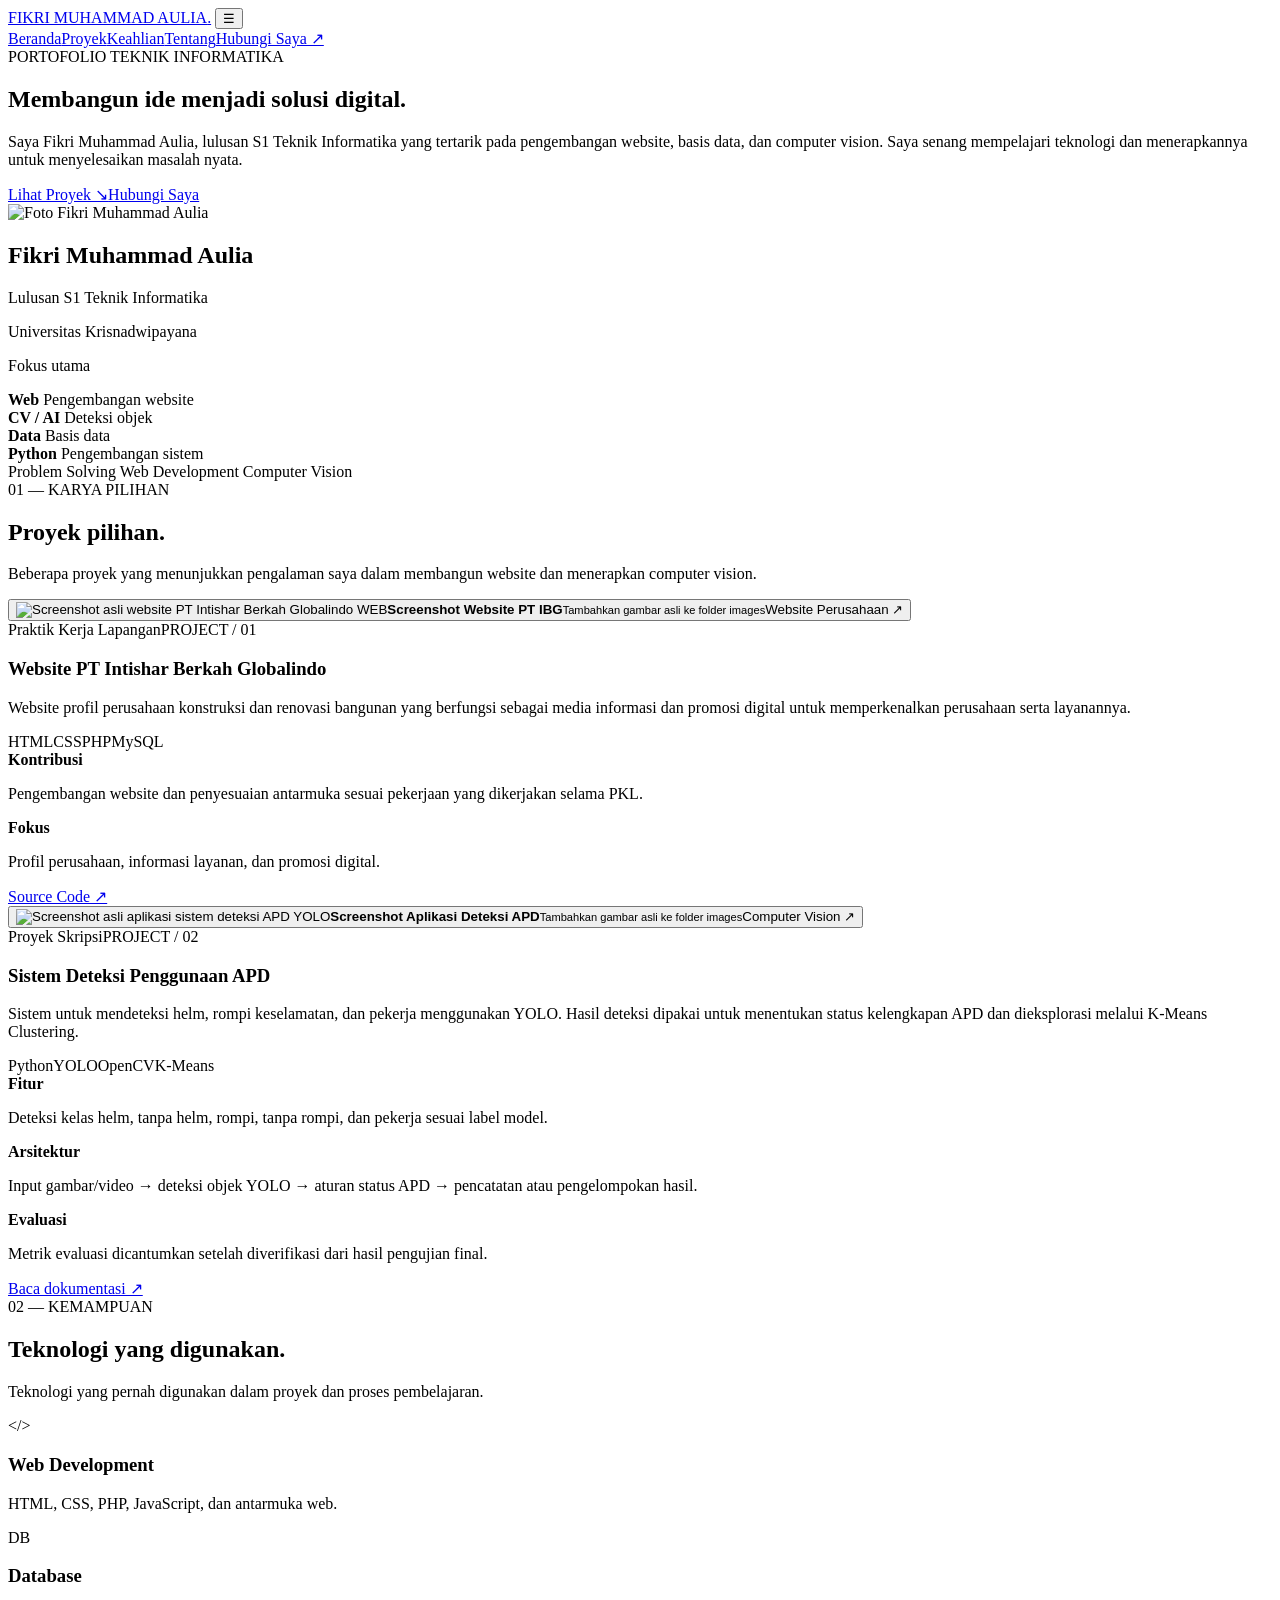
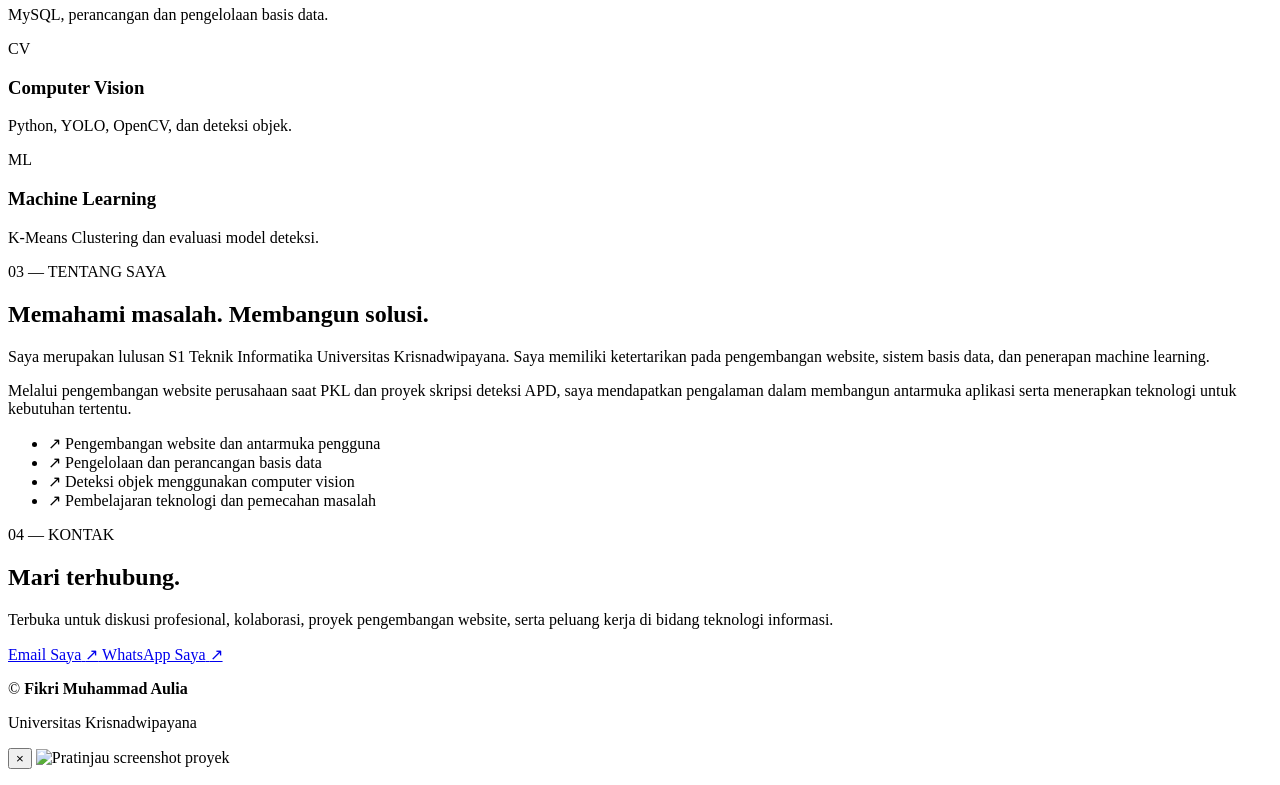
==== index.html @ 59e3f56a "Add files via upload" ====
<!doctype html>
<html lang="id">
<head>
  <meta charset="UTF-8">
  <meta name="viewport" content="width=device-width, initial-scale=1">
  <meta name="theme-color" content="#090b10">
  <meta name="description" content="Portofolio Teknik Informatika: pengembangan website dan sistem deteksi APD berbasis computer vision.">
  <title>Portfolio | Fikri Muhammad Aulia</title>
  <link rel="preconnect" href="https://fonts.googleapis.com">
  <link rel="preconnect" href="https://fonts.gstatic.com" crossorigin>
  <link href="https://fonts.googleapis.com/css2?family=DM+Sans:wght@400;500;600;700&family=Space+Grotesk:wght@400;500;600;700&display=swap" rel="stylesheet">
  <link rel="stylesheet" href="css/style.css">
  <script src="js/script.js" defer></script>
</head>
<body>
<header class="site-header">
  <nav class="container nav" aria-label="Navigasi utama">
    <a class="logo" href="#home">FIKRI MUHAMMAD AULIA<span>.</span></a>
    <button class="menu-toggle" id="menuToggle" aria-label="Buka menu navigasi" aria-expanded="false" aria-controls="navLinks">☰</button>
    <div class="nav-links" id="navLinks">
      <a href="#home">Beranda</a><a href="#projects">Proyek</a><a href="#skills">Keahlian</a><a href="#about">Tentang</a><a class="nav-contact" href="#contact">Hubungi Saya ↗</a>
    </div>
  </nav>
</header>
<main>
  <section class="hero container" id="home">
    <div class="hero-content reveal">
      <div class="eyebrow"><span class="status-dot"></span> PORTOFOLIO TEKNIK INFORMATIKA</div>
      <h1>Membangun ide menjadi <span class="highlight">solusi digital.</span></h1>
      <p class="hero-description">Saya Fikri Muhammad Aulia, lulusan S1 Teknik Informatika yang tertarik pada pengembangan website, basis data, dan computer vision. Saya senang mempelajari teknologi dan menerapkannya untuk menyelesaikan masalah nyata.</p>
      <div class="hero-buttons"><a href="#projects" class="btn btn-primary">Lihat Proyek ↘</a><a href="#contact" class="btn btn-secondary">Hubungi Saya</a></div>
    </div>
    <aside class="profile-card reveal">

    <div class="profile-top">

        <div class="avatar">
            <img
                src="images/fikri.png"
                alt="Foto Fikri Muhammad Aulia"
            >
        </div>

        <div class="profile-info">
            <h2>Fikri Muhammad Aulia</h2>

            <p>Lulusan S1 Teknik Informatika</p>

            <p class="university">
                Universitas Krisnadwipayana
            </p>
        </div>

    </div>

    <div class="profile-divider"></div>

    <p class="profile-label">Fokus utama</p>

    <div class="profile-facts">

        <div class="fact">
            <strong>Web</strong>
            <span>Pengembangan website</span>
        </div>

        <div class="fact">
            <strong>CV / AI</strong>
            <span>Deteksi objek</span>
        </div>

        <div class="fact">
            <strong>Data</strong>
            <span>Basis data</span>
        </div>

        <div class="fact">
            <strong>Python</strong>
            <span>Pengembangan sistem</span>
        </div>

    </div>

    <div class="profile-tags">
        <span>Problem Solving</span>
        <span>Web Development</span>
        <span>Computer Vision</span>
    </div>

</aside>
</section>

  <section class="container section" id="projects">
    <div class="section-heading reveal"><div><div class="section-label">01 — KARYA PILIHAN</div><h2>Proyek pilihan<span class="lime">.</span></h2></div><p>Beberapa proyek yang menunjukkan pengalaman saya dalam membangun website dan menerapkan computer vision.</p></div>
    <div class="project-grid">
      <article class="project-card reveal">
        <button class="screenshot-button" type="button" data-image="images/IBG.png" data-caption="Website PT Intishar Berkah Globalindo" aria-label="Perbesar screenshot website PT IBG">
          <img src="images/IBG.png" alt="Screenshot asli website PT Intishar Berkah Globalindo" loading="lazy" onerror="this.closest('.screenshot-button').classList.add('image-missing')">
          <span class="screenshot-placeholder"><span class="placeholder-icon">WEB</span><strong>Screenshot Website PT IBG</strong><small>Tambahkan gambar asli ke folder images</small></span><span class="screenshot-label">Website Perusahaan ↗</span>
        </button>
        <div class="project-body"><div class="project-meta"><span>Praktik Kerja Lapangan</span><span>PROJECT / 01</span></div><h3>Website PT Intishar Berkah Globalindo</h3><p>Website profil perusahaan konstruksi dan renovasi bangunan yang berfungsi sebagai media informasi dan promosi digital untuk memperkenalkan perusahaan serta layanannya.</p>
          <div class="tags"><span class="tag">HTML</span><span class="tag">CSS</span><span class="tag">PHP</span><span class="tag">MySQL</span></div>
          <div class="project-details"><div class="detail-item"><strong>Kontribusi</strong><p>Pengembangan website dan penyesuaian antarmuka sesuai pekerjaan yang dikerjakan selama PKL.</p></div><div class="detail-item"><strong>Fokus</strong><p>Profil perusahaan, informasi layanan, dan promosi digital.</p></div></div>
          <div class="project-footer"><a class="project-link" href="https://github.com/fikriaulia4480/website-pkl.git" target="_blank" rel="noopener noreferrer">Source Code ↗</a></div>
        </div>
      </article>
      <article class="project-card reveal">
        <button class="screenshot-button" type="button" data-image="images/skripsi.png" data-caption="Sistem Deteksi Penggunaan APD" aria-label="Perbesar screenshot aplikasi deteksi APD">
          <img src="images/skripsi.png" alt="Screenshot asli aplikasi sistem deteksi APD" loading="lazy" onerror="this.closest('.screenshot-button').classList.add('image-missing')">
          <span class="screenshot-placeholder"><span class="placeholder-icon">YOLO</span><strong>Screenshot Aplikasi Deteksi APD</strong><small>Tambahkan gambar asli ke folder images</small></span><span class="screenshot-label">Computer Vision ↗</span>
        </button>
        <div class="project-body"><div class="project-meta"><span>Proyek Skripsi</span><span>PROJECT / 02</span></div><h3>Sistem Deteksi Penggunaan APD</h3><p>Sistem untuk mendeteksi helm, rompi keselamatan, dan pekerja menggunakan YOLO. Hasil deteksi dipakai untuk menentukan status kelengkapan APD dan dieksplorasi melalui K-Means Clustering.</p>
          <div class="tags"><span class="tag">Python</span><span class="tag">YOLO</span><span class="tag">OpenCV</span><span class="tag">K-Means</span></div>
          <div class="project-details"><div class="detail-item"><strong>Fitur</strong><p>Deteksi kelas helm, tanpa helm, rompi, tanpa rompi, dan pekerja sesuai label model.</p></div><div class="detail-item"><strong>Arsitektur</strong><p>Input gambar/video → deteksi objek YOLO → aturan status APD → pencatatan atau pengelompokan hasil.</p></div><div class="detail-item"><strong>Evaluasi</strong><p>Metrik evaluasi dicantumkan setelah diverifikasi dari hasil pengujian final.</p></div></div>
          <div class="project-footer"><a class="project-link" href="projects/dokumentasi_sistem_deteksi_apd.html" target="_blank" rel="noopener">Baca dokumentasi ↗</a></div>
        </div>
      </article>
    </div>
  </section>

  <section class="skills-section section" id="skills"><div class="container"><div class="section-heading reveal"><div><div class="section-label">02 — KEMAMPUAN</div><h2>Teknologi yang digunakan<span class="lime">.</span></h2></div><p>Teknologi yang pernah digunakan dalam proyek dan proses pembelajaran.</p></div>
    <div class="skills-grid"><article class="skill-card reveal"><div class="skill-icon">&lt;/&gt;</div><h3>Web Development</h3><p>HTML, CSS, PHP, JavaScript, dan antarmuka web.</p></article><article class="skill-card reveal"><div class="skill-icon">DB</div><h3>Database</h3><p>MySQL, perancangan dan pengelolaan basis data.</p></article><article class="skill-card reveal"><div class="skill-icon">CV</div><h3>Computer Vision</h3><p>Python, YOLO, OpenCV, dan deteksi objek.</p></article><article class="skill-card reveal"><div class="skill-icon">ML</div><h3>Machine Learning</h3><p>K-Means Clustering dan evaluasi model deteksi.</p></article></div>
  </div></section>

  <section class="container section" id="about"><div class="about-grid"><div class="reveal"><div class="section-label">03 — TENTANG SAYA</div><h2 class="about-title">Memahami masalah. Membangun solusi.</h2></div><div class="about-content reveal"><p>Saya merupakan lulusan S1 Teknik Informatika Universitas Krisnadwipayana. Saya memiliki ketertarikan pada pengembangan website, sistem basis data, dan penerapan machine learning.</p><p>Melalui pengembangan website perusahaan saat PKL dan proyek skripsi deteksi APD, saya mendapatkan pengalaman dalam membangun antarmuka aplikasi serta menerapkan teknologi untuk kebutuhan tertentu.</p><ul class="about-list"><li><span>↗</span> Pengembangan website dan antarmuka pengguna</li><li><span>↗</span> Pengelolaan dan perancangan basis data</li><li><span>↗</span> Deteksi objek menggunakan computer vision</li><li><span>↗</span> Pembelajaran teknologi dan pemecahan masalah</li></ul></div></div></section>
<!-- =========================
     CONTACT SECTION
========================= -->

<section class="container section" id="contact">
    <div class="contact-box reveal">

        <div class="contact-content">
            <div class="section-label">
                04 — KONTAK
            </div>

            <h2>
                Mari terhubung<span class="lime">.</span>
            </h2>

            <p>
                Terbuka untuk diskusi profesional, kolaborasi,
                proyek pengembangan website, serta peluang kerja
                di bidang teknologi informasi.
            </p>
        </div>

        <div class="contact-actions">

            <a
                class="btn btn-primary"
                href="mailto:fikriaulia4450@gmail.com"
            >
                <span>Email Saya</span>
                <span aria-hidden="true">↗</span>
            </a>

            <a
                class="btn btn-secondary"
                href="https://wa.me/628159127733"
                target="_blank"
                rel="noopener noreferrer"
            >
                <span>WhatsApp Saya</span>
                <span aria-hidden="true">↗</span>
            </a>

        </div>

    </div>
</section>

</main>


<!-- =========================
     FOOTER
========================= -->

<footer>
    <div class="container footer-inner">

        <p>
            © <span id="year"></span>
            <strong>Fikri Muhammad Aulia</strong>
        </p>

        <p>
            Universitas Krisnadwipayana
        </p>

    </div>
</footer>


<!-- =========================
     IMAGE LIGHTBOX
========================= -->

<div
    class="lightbox"
    id="lightbox"
    aria-hidden="true"
    role="dialog"
    aria-modal="true"
    aria-label="Pratinjau gambar proyek"
>
    <button
        class="lightbox-close"
        id="lightboxClose"
        type="button"
        aria-label="Tutup pratinjau"
    >
        ×
    </button>

    <img
        id="lightboxImage"
        src=""
        alt="Pratinjau screenshot proyek"
    >

    <p id="lightboxCaption"></p>
</div>

</body>
</html>
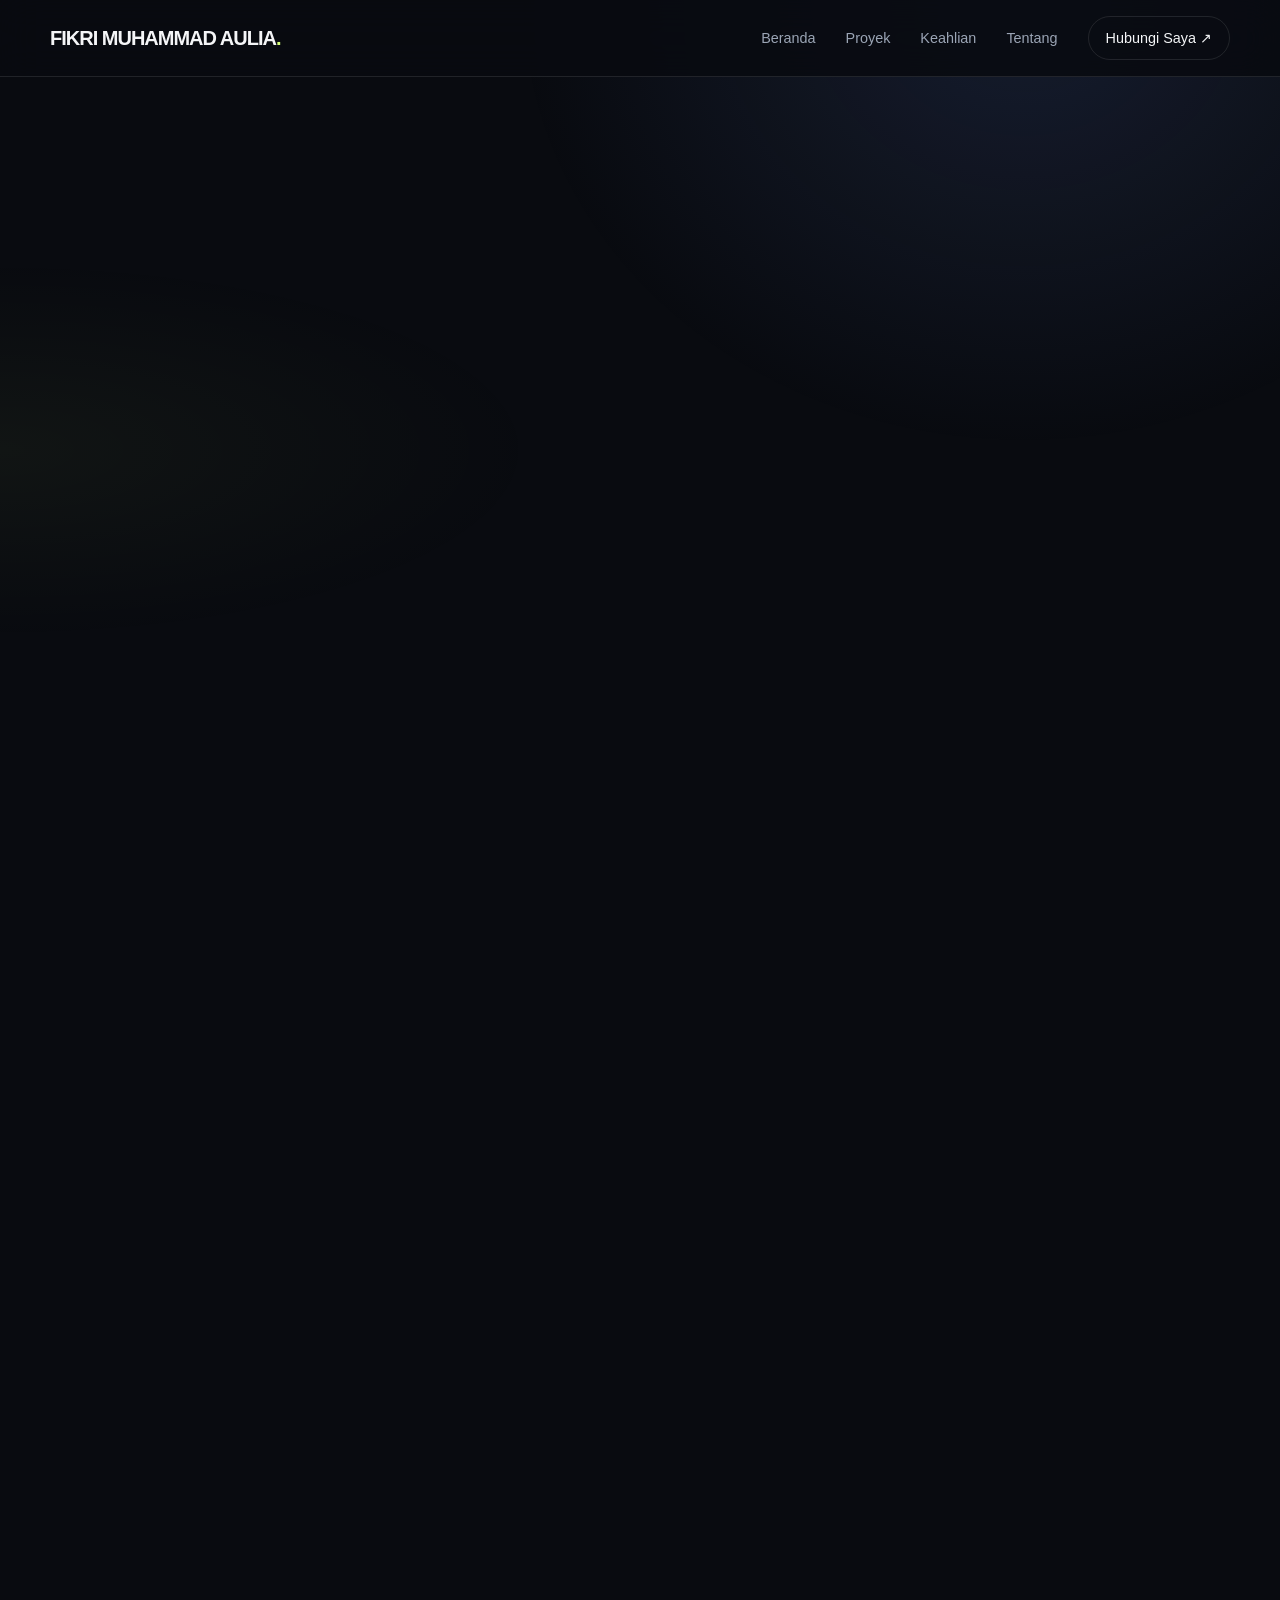
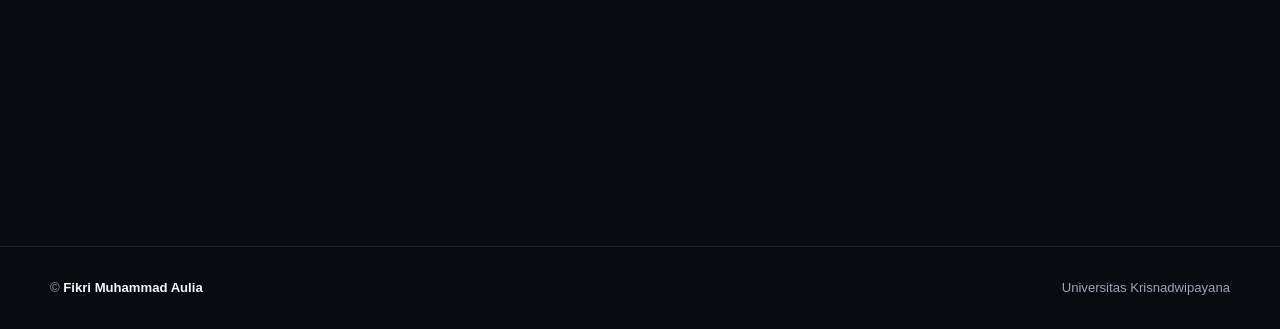
==== commit 9e14bcc9: "Update index.html" ====
--- a/index.html
+++ b/index.html
@@ -9,7 +9,7 @@
   <link rel="preconnect" href="https://fonts.googleapis.com">
   <link rel="preconnect" href="https://fonts.gstatic.com" crossorigin>
   <link href="https://fonts.googleapis.com/css2?family=DM+Sans:wght@400;500;600;700&family=Space+Grotesk:wght@400;500;600;700&display=swap" rel="stylesheet">
-  <link rel="stylesheet" href="css/style.css">
+  <link rel="stylesheet" href="style.css">
   <script src="js/script.js" defer></script>
 </head>
 <body>
@@ -225,4 +225,4 @@
 </div>
 
 </body>
-</html>+</html>
--- a/style.css
+++ b/style.css
@@ -0,0 +1,1087 @@
+:root {
+    --bg: #090b10;
+    --card: #11151e;
+    --card2: #171d29;
+    --white: #f4f5f7;
+    --muted: #9ba5b5;
+    --blue: #9bbcff;
+    --lime: #d5ff75;
+    --border: rgba(255, 255, 255, .1);
+    --radius: 22px;
+    --max: 1180px;
+}
+
+* {
+    margin: 0;
+    padding: 0;
+    box-sizing: border-box;
+}
+
+html {
+    scroll-behavior: smooth;
+    scroll-padding-top: 100px;
+}
+
+body {
+    background: var(--bg);
+    color: var(--white);
+    font-family: 'DM Sans', sans-serif;
+    line-height: 1.7;
+    overflow-x: hidden;
+}
+
+body:before {
+    content: "";
+    position: fixed;
+    inset: 0;
+    z-index: -1;
+    pointer-events: none;
+    background:
+        radial-gradient(
+            ellipse at 80% 0%,
+            rgba(91, 123, 205, .16),
+            transparent 35%
+        ),
+        radial-gradient(
+            ellipse at 0% 50%,
+            rgba(213, 255, 117, .045),
+            transparent 30%
+        );
+}
+
+a {
+    color: inherit;
+    text-decoration: none;
+}
+
+button,
+a {
+    -webkit-tap-highlight-color: transparent;
+}
+
+button:focus-visible,
+a:focus-visible {
+    outline: 2px solid var(--lime);
+    outline-offset: 4px;
+}
+
+.container {
+    width: min(var(--max), calc(100% - 48px));
+    margin-inline: auto;
+}
+
+/* =========================
+   NAVBAR
+========================= */
+
+.site-header {
+    position: sticky;
+    top: 0;
+    z-index: 100;
+    background: rgba(9, 11, 16, .88);
+    backdrop-filter: blur(20px);
+    border-bottom: 1px solid var(--border);
+}
+
+.nav {
+    min-height: 76px;
+    display: flex;
+    justify-content: space-between;
+    align-items: center;
+    gap: 25px;
+}
+
+.logo {
+    font-family: 'Space Grotesk', sans-serif;
+    font-size: 1.25rem;
+    font-weight: 700;
+    letter-spacing: -1px;
+}
+
+.logo span,
+.lime {
+    color: var(--lime);
+}
+
+.nav-links {
+    display: flex;
+    align-items: center;
+    gap: 30px;
+    color: var(--muted);
+    font-size: .9rem;
+}
+
+.nav-links a:hover {
+    color: var(--white);
+}
+
+.nav-contact {
+    border: 1px solid var(--border);
+    padding: 9px 17px;
+    border-radius: 30px;
+    color: var(--white) !important;
+}
+
+.menu-toggle {
+    display: none;
+    background: none;
+    border: 1px solid var(--border);
+    color: white;
+    border-radius: 10px;
+    padding: 8px 12px;
+    font-size: 1.2rem;
+    cursor: pointer;
+}
+
+/* =========================
+   HERO SECTION
+========================= */
+
+.hero {
+    min-height: 620px;
+    padding: 100px 0 90px;
+    display: grid;
+    grid-template-columns: 1.3fr .7fr;
+    gap: 65px;
+    align-items: center;
+}
+
+.eyebrow {
+    display: inline-flex;
+    align-items: center;
+    gap: 10px;
+    padding: 7px 13px;
+    border: 1px solid var(--border);
+    border-radius: 30px;
+    font-size: .76rem;
+    color: #cbd2df;
+    background: rgba(255, 255, 255, .025);
+}
+
+.status-dot {
+    width: 8px;
+    height: 8px;
+    border-radius: 50%;
+    background: var(--lime);
+    box-shadow: 0 0 12px rgba(213, 255, 117, .7);
+}
+
+.hero h1 {
+    font-family: 'Space Grotesk', sans-serif;
+    font-size: clamp(3.1rem, 6.8vw, 5.8rem);
+    line-height: 1.02;
+    letter-spacing: -4px;
+    margin: 27px 0;
+    font-weight: 700;
+}
+
+.highlight {
+    color: var(--blue);
+}
+
+.hero-description {
+    max-width: 600px;
+    font-size: 1.03rem;
+    color: var(--muted);
+}
+
+.hero-buttons,
+.contact-actions {
+    display: flex;
+    flex-wrap: wrap;
+    gap: 13px;
+    margin-top: 30px;
+}
+
+.btn {
+    display: inline-flex;
+    align-items: center;
+    justify-content: center;
+    gap: 10px;
+    padding: 13px 20px;
+    border-radius: 12px;
+    border: 1px solid var(--border);
+    font-size: .9rem;
+    font-weight: 700;
+    transition: .25s;
+    cursor: pointer;
+}
+
+.btn:hover {
+    transform: translateY(-3px);
+    border-color: var(--blue);
+}
+
+.btn-primary {
+    color: #10130b;
+    background: var(--lime);
+    border-color: var(--lime);
+}
+
+.btn-primary:hover {
+    background: #e3ff9d;
+}
+
+.btn-secondary {
+    background: rgba(255, 255, 255, .025);
+}
+
+/* =========================
+   PROFILE CARD
+========================= */
+
+.profile-card {
+    position: relative;
+    overflow: hidden;
+    padding: 27px;
+    border: 1px solid var(--border);
+    border-radius: 27px;
+    background: linear-gradient(145deg, #1b2230, #10131b 75%);
+    box-shadow: 0 30px 90px rgba(0, 0, 0, .24);
+}
+
+.profile-card:before {
+    content: "";
+    position: absolute;
+    width: 220px;
+    height: 220px;
+    border-radius: 50%;
+    border: 1px solid rgba(155, 188, 255, .15);
+    right: -100px;
+    top: -110px;
+    box-shadow:
+        0 0 0 25px rgba(155, 188, 255, .025),
+        0 0 0 50px rgba(155, 188, 255, .02);
+}
+.gallery-grid {
+  display: grid;
+  grid-template-columns: repeat(auto-fit, minmax(280px, 1fr));
+  gap: 20px;
+  margin-top: 18px;
+}
+
+.shot {
+  overflow: hidden;
+  border: 1px solid #263d59;
+  border-radius: 14px;
+  background: #0c1625;
+  padding: 12px;
+  transition: border-color 0.3s ease, transform 0.3s ease;
+}
+
+.shot:hover {
+  border-color: #68aaff;
+  transform: translateY(-3px);
+}
+
+.shot img {
+  display: block;
+  width: 100%;
+  height: auto;
+  max-height: 500px;
+  object-fit: contain;
+  border-radius: 9px;
+  background: #080d18;
+}
+
+.caption {
+  color: #b6c5d9;
+  font-size: 13px;
+  line-height: 1.6;
+  margin: 12px 2px 2px;
+  text-align: center;
+}
+
+.shot a {
+  display: inline-block;
+  margin-top: 10px;
+  color: #68aaff;
+  font-size: 13px;
+  text-decoration: none;
+  transition: color 0.2s ease;
+}
+
+.shot a:hover {
+  color: #9bcaff;
+  text-decoration: underline;
+}
+
+@media (max-width: 600px) {
+  .gallery-grid {
+    grid-template-columns: 1fr;
+    gap: 14px;
+  }
+
+  .shot {
+    padding: 8px;
+  }
+
+  .shot img {
+    max-height: 350px;
+  }
+}
+.video-container {
+  width: 100%;
+  overflow: hidden;
+  border-radius: 12px;
+  border: 1px solid #263d59;
+  background: #050a12;
+}
+
+.video-container video {
+  display: block;
+  width: 100%;
+  height: auto;
+  max-height: 500px;
+  object-fit: contain;
+}
+
+.video-caption {
+  color: #9eafc7;
+  font-size: 12px;
+  margin-top: 9px;
+}
+.caption {
+  margin: 10px 2px 2px;
+  color: #b6c5d9;
+  font-size: 13px;
+}
+.profile-info {
+    min-width: 0;
+}
+
+.profile-info h2 {
+    overflow-wrap: anywhere;
+}
+
+.profile-info p {
+    color: var(--muted);
+    font-size: 0.82rem;
+}
+
+.profile-info .university {
+    margin-top: 4px;
+    color: var(--blue);
+    font-size: 0.78rem;
+}
+.profile-top {
+    display: flex;
+    align-items: center;
+    gap: 16px;
+    position: relative;
+}
+
+.avatar {
+    width: 106px;
+    height: 106px;
+    flex-shrink: 0;
+    overflow: hidden;
+    border-radius: 20px;
+    background: var(--card2);
+    border: 1px solid var(--border);
+}
+
+.avatar img {
+    display: block;
+    width: 100%;
+    height: 100%;
+    object-fit: cover;
+    object-position: center;
+}
+
+.profile-top h2 {
+    font-family: 'Space Grotesk', sans-serif;
+    font-size: 1.12rem;
+    letter-spacing: -.5px;
+}
+
+.profile-top p {
+    color: var(--muted);
+    font-size: .82rem;
+}
+
+.profile-divider {
+    height: 1px;
+    background: var(--border);
+    margin: 25px 0;
+}
+
+.profile-label {
+    color: var(--muted);
+    font-size: .75rem;
+    text-transform: uppercase;
+    letter-spacing: 1.5px;
+    margin-bottom: 12px;
+}
+
+.profile-facts {
+    display: grid;
+    grid-template-columns: 1fr 1fr;
+    gap: 12px;
+}
+
+.fact {
+    padding: 15px;
+    background: rgba(255, 255, 255, .035);
+    border: 1px solid var(--border);
+    border-radius: 14px;
+}
+
+.fact strong {
+    display: block;
+    font-family: 'Space Grotesk', sans-serif;
+    font-size: 1.2rem;
+}
+
+.fact span {
+    color: var(--muted);
+    font-size: .77rem;
+}
+
+.profile-tags,
+.tags {
+    display: flex;
+    flex-wrap: wrap;
+    gap: 8px;
+}
+
+.profile-tags {
+    margin-top: 22px;
+}
+
+.profile-tags span {
+    padding: 6px 10px;
+    border: 1px solid var(--border);
+    border-radius: 8px;
+    color: #c5cfdf;
+    font-size: .75rem;
+}
+
+/* =========================
+   GENERAL SECTION
+========================= */
+
+.section {
+    padding: 85px 0;
+}
+
+.section-heading {
+    display: flex;
+    justify-content: space-between;
+    align-items: end;
+    gap: 25px;
+    margin-bottom: 35px;
+}
+
+.section-label {
+    color: var(--lime);
+    font-size: .76rem;
+    font-weight: 700;
+    letter-spacing: 2px;
+    text-transform: uppercase;
+}
+
+.section-heading h2 {
+    font-family: 'Space Grotesk', sans-serif;
+    font-size: clamp(2rem, 4vw, 3.2rem);
+    line-height: 1.15;
+    letter-spacing: -2px;
+    margin-top: 10px;
+}
+
+.section-heading > p {
+    max-width: 430px;
+    color: var(--muted);
+    font-size: .92rem;
+}
+
+/* =========================
+   PROJECT CARDS
+========================= */
+
+.project-grid {
+    display: grid;
+    grid-template-columns: repeat(2, minmax(0, 1fr));
+    gap: 22px;
+}
+
+.project-card {
+    min-width: 0;
+    overflow: hidden;
+    border: 1px solid var(--border);
+    border-radius: var(--radius);
+    background: var(--card);
+    transition: transform .3s, border-color .3s;
+}
+
+.project-card:hover {
+    transform: translateY(-5px);
+    border-color: rgba(155, 188, 255, .4);
+}
+
+.screenshot-button {
+    width: 100%;
+    aspect-ratio: 16 / 10;
+    position: relative;
+    display: block;
+    overflow: hidden;
+    border: 0;
+    border-bottom: 1px solid var(--border);
+    background: linear-gradient(135deg, #1b293e, #10151f);
+    text-align: left;
+    cursor: zoom-in;
+}
+
+.screenshot-button img {
+    display: block;
+    width: 100%;
+    height: 100%;
+    object-fit: cover;
+    object-position: top center;
+    transition: transform .45s, opacity .25s;
+}
+
+.project-card:hover .screenshot-button img {
+    transform: scale(1.025);
+}
+
+.screenshot-placeholder {
+    position: absolute;
+    inset: 0;
+    display: none;
+    align-items: center;
+    justify-content: center;
+    flex-direction: column;
+    gap: 8px;
+    text-align: center;
+    color: var(--white);
+    background:
+        radial-gradient(
+            circle at 80% 20%,
+            rgba(155, 188, 255, .18),
+            transparent 40%
+        ),
+        linear-gradient(135deg, #1b293e, #10151f);
+    padding: 20px;
+}
+
+.screenshot-button.image-missing .screenshot-placeholder {
+    display: flex;
+}
+
+.screenshot-button.image-missing img {
+    display: none;
+}
+
+.placeholder-icon {
+    display: grid;
+    place-items: center;
+    min-width: 58px;
+    height: 45px;
+    padding: 0 10px;
+    border: 1px solid rgba(213, 255, 117, .45);
+    border-radius: 10px;
+    color: var(--lime);
+    font-family: 'Space Grotesk', sans-serif;
+    font-weight: 700;
+}
+
+.screenshot-placeholder small {
+    color: var(--muted);
+}
+
+.screenshot-label {
+    position: absolute;
+    left: 15px;
+    bottom: 15px;
+    padding: 7px 12px;
+    border: 1px solid rgba(255, 255, 255, .15);
+    border-radius: 9px;
+    background: rgba(9, 11, 16, .85);
+    color: var(--white);
+    font-size: .75rem;
+    backdrop-filter: blur(12px);
+}
+
+.project-body {
+    padding: 25px;
+}
+
+.project-meta {
+    display: flex;
+    align-items: center;
+    justify-content: space-between;
+    gap: 10px;
+    color: var(--muted);
+    font-size: .75rem;
+    margin-bottom: 12px;
+}
+
+.project-body h3 {
+    font-family: 'Space Grotesk', sans-serif;
+    font-size: 1.35rem;
+    line-height: 1.3;
+    letter-spacing: -.6px;
+    margin-bottom: 12px;
+}
+
+.project-body > p {
+    color: var(--muted);
+    font-size: .91rem;
+    margin-bottom: 20px;
+}
+
+.tags {
+    margin-bottom: 24px;
+}
+
+.tag {
+    padding: 5px 10px;
+    border: 1px solid var(--border);
+    background: rgba(255, 255, 255, .025);
+    border-radius: 7px;
+    color: #d0d7e3;
+    font-size: .74rem;
+}
+
+.project-details {
+    display: grid;
+    gap: 17px;
+    margin: 22px 0;
+}
+
+.detail-item {
+    display: grid;
+    grid-template-columns: 105px 1fr;
+    gap: 12px;
+    font-size: .85rem;
+}
+
+.detail-item strong {
+    color: var(--white);
+}
+
+.detail-item p {
+    color: var(--muted);
+    margin: 0;
+}
+
+.project-footer {
+    display: flex;
+    flex-wrap: wrap;
+    gap: 18px;
+    border-top: 1px solid var(--border);
+    padding-top: 18px;
+}
+
+.project-link {
+    display: inline-flex;
+    align-items: center;
+    gap: 8px;
+    font-size: .85rem;
+    font-weight: 700;
+    transition: color .2s;
+}
+
+.project-link:hover {
+    color: var(--lime);
+}
+
+/* =========================
+   SKILLS
+========================= */
+
+.skills-section {
+    background: rgba(255, 255, 255, .018);
+    border-block: 1px solid var(--border);
+}
+
+.skills-grid {
+    display: grid;
+    grid-template-columns: repeat(4, 1fr);
+    gap: 15px;
+}
+
+.skill-card {
+    min-height: 180px;
+    padding: 22px;
+    border: 1px solid var(--border);
+    border-radius: 17px;
+    background: var(--card);
+    transition: border-color .25s, transform .25s;
+}
+
+.skill-card:hover {
+    border-color: rgba(213, 255, 117, .35);
+    transform: translateY(-4px);
+}
+
+.skill-icon {
+    width: 43px;
+    height: 43px;
+    display: grid;
+    place-items: center;
+    background: var(--card2);
+    border: 1px solid var(--border);
+    border-radius: 12px;
+    color: var(--lime);
+    font-size: 1rem;
+    font-weight: 800;
+    margin-bottom: 20px;
+}
+
+.skill-card h3 {
+    font-family: 'Space Grotesk', sans-serif;
+    font-size: 1rem;
+    margin-bottom: 7px;
+}
+
+.skill-card p {
+    color: var(--muted);
+    font-size: .83rem;
+}
+
+/* =========================
+   ABOUT
+========================= */
+
+.about-grid {
+    display: grid;
+    grid-template-columns: .8fr 1.2fr;
+    gap: 75px;
+}
+
+.about-title {
+    font-family: 'Space Grotesk', sans-serif;
+    font-size: clamp(2rem, 4vw, 3.2rem);
+    line-height: 1.15;
+    letter-spacing: -2px;
+    margin-top: 13px;
+}
+
+.about-content p {
+    color: var(--muted);
+    margin-bottom: 19px;
+}
+
+.about-list {
+    list-style: none;
+    display: grid;
+    gap: 13px;
+    margin-top: 25px;
+}
+
+.about-list li {
+    display: flex;
+    align-items: flex-start;
+    gap: 12px;
+    color: #dce2ec;
+    font-size: .92rem;
+}
+
+.about-list li span {
+    color: var(--lime);
+    font-weight: 800;
+}
+
+/* =========================
+   CONTACT
+========================= */
+
+.contact-box {
+    position: relative;
+    overflow: hidden;
+    padding: 45px;
+    border: 1px solid var(--border);
+    border-radius: 26px;
+    background:
+        radial-gradient(
+            ellipse at 100% 0%,
+            rgba(155, 188, 255, .13),
+            transparent 40%
+        ),
+        var(--card);
+    display: flex;
+    justify-content: space-between;
+    align-items: center;
+    gap: 30px;
+}
+
+.contact-box h2 {
+    font-family: 'Space Grotesk', sans-serif;
+    font-size: clamp(1.8rem, 4vw, 2.8rem);
+    letter-spacing: -1.5px;
+    line-height: 1.15;
+    margin: 10px 0;
+}
+
+.contact-box p {
+    color: var(--muted);
+    font-size: .92rem;
+    max-width: 600px;
+}
+
+.contact-actions {
+    margin-top: 0;
+}
+
+/* =========================
+   FOOTER
+========================= */
+
+footer {
+    padding: 30px 0;
+    margin-top: 40px;
+    border-top: 1px solid var(--border);
+    color: var(--muted);
+    font-size: .82rem;
+}
+
+.footer-inner {
+    display: flex;
+    justify-content: space-between;
+    align-items: center;
+    gap: 15px;
+    flex-wrap: wrap;
+}
+
+.footer-inner strong {
+    color: var(--white);
+}
+
+/* =========================
+   ANIMATION
+========================= */
+
+.reveal {
+    opacity: 0;
+    transform: translateY(20px);
+    transition: opacity .65s ease, transform .65s ease;
+}
+
+.reveal.visible {
+    opacity: 1;
+    transform: translateY(0);
+}
+
+/* =========================
+   IMAGE LIGHTBOX
+========================= */
+
+.lightbox {
+    position: fixed;
+    inset: 0;
+    z-index: 200;
+    display: none;
+    align-items: center;
+    justify-content: center;
+    flex-direction: column;
+    gap: 12px;
+    padding: 50px 24px 24px;
+    background: rgba(3, 5, 9, .94);
+    backdrop-filter: blur(12px);
+}
+
+.lightbox.open {
+    display: flex;
+}
+
+.lightbox img {
+    max-width: min(1100px, 100%);
+    max-height: 78vh;
+    object-fit: contain;
+    border: 1px solid var(--border);
+    border-radius: 12px;
+}
+
+.lightbox p {
+    color: var(--muted);
+    text-align: center;
+}
+
+.lightbox-close {
+    position: absolute;
+    top: 16px;
+    right: 22px;
+    border: 1px solid var(--border);
+    border-radius: 50%;
+    width: 42px;
+    height: 42px;
+    background: var(--card);
+    color: white;
+    font-size: 1.8rem;
+    cursor: pointer;
+}
+
+/* =========================
+   TABLET
+========================= */
+
+@media (max-width: 900px) {
+    .hero {
+        grid-template-columns: 1fr;
+        gap: 42px;
+        padding-top: 75px;
+    }
+
+    .profile-card {
+        max-width: 560px;
+    }
+
+    .skills-grid {
+        grid-template-columns: repeat(2, 1fr);
+    }
+
+    .about-grid {
+        grid-template-columns: 1fr;
+        gap: 25px;
+    }
+
+    .section-heading {
+        align-items: flex-start;
+        flex-direction: column;
+    }
+
+    .section-heading > p {
+        max-width: 650px;
+    }
+
+    .contact-box {
+        align-items: flex-start;
+        flex-direction: column;
+    }
+}
+
+/* =========================
+   MOBILE
+========================= */
+
+@media (max-width: 650px) {
+    .container {
+        width: calc(100% - 32px);
+    }
+
+    .nav {
+        min-height: 68px;
+    }
+
+    .menu-toggle {
+        display: block;
+    }
+
+    .nav-links {
+        display: none;
+        position: absolute;
+        top: 68px;
+        left: 0;
+        right: 0;
+        padding: 20px 24px 24px;
+        background: #0d1017;
+        border-bottom: 1px solid var(--border);
+        flex-direction: column;
+        align-items: stretch;
+        gap: 18px;
+    }
+
+    .nav-links.open {
+        display: flex;
+    }
+
+    .nav-contact {
+        text-align: center;
+    }
+
+    .hero {
+        padding: 65px 0 55px;
+        min-height: auto;
+    }
+
+    .hero h1 {
+        font-size: clamp(2.8rem, 12vw, 4.2rem);
+        letter-spacing: -2.5px;
+    }
+
+    .section {
+        padding: 65px 0;
+    }
+
+    .project-grid {
+        grid-template-columns: 1fr;
+    }
+
+    .skills-grid {
+        grid-template-columns: 1fr 1fr;
+    }
+
+    .skill-card {
+        padding: 17px;
+        min-height: 165px;
+    }
+
+    .contact-box {
+        padding: 27px 22px;
+    }
+
+    .profile-card {
+        padding: 21px;
+    }
+
+    .footer-inner {
+        align-items: flex-start;
+        flex-direction: column;
+    }
+
+    .detail-item {
+        grid-template-columns: 1fr;
+        gap: 3px;
+    }
+
+    .project-body {
+        padding: 20px;
+    }
+
+    .contact-actions {
+        margin-top: 8px;
+    }
+}
+
+/* =========================
+   SMALL MOBILE
+========================= */
+
+@media (max-width: 390px) {
+    .skills-grid {
+        grid-template-columns: 1fr;
+    }
+
+    .hero-buttons .btn {
+        width: 100%;
+    }
+
+    .profile-facts {
+        gap: 8px;
+    }
+
+    .fact {
+        padding: 11px;
+    }
+}
+
+/* =========================
+   REDUCE ANIMATION
+========================= */
+
+@media (prefers-reduced-motion: reduce) {
+    *,
+    *::before,
+    *::after {
+        scroll-behavior: auto !important;
+        transition-duration: .01ms !important;
+        animation-duration: .01ms !important;
+    }
+
+    .reveal {
+        opacity: 1;
+        transform: none;
+    }
+}
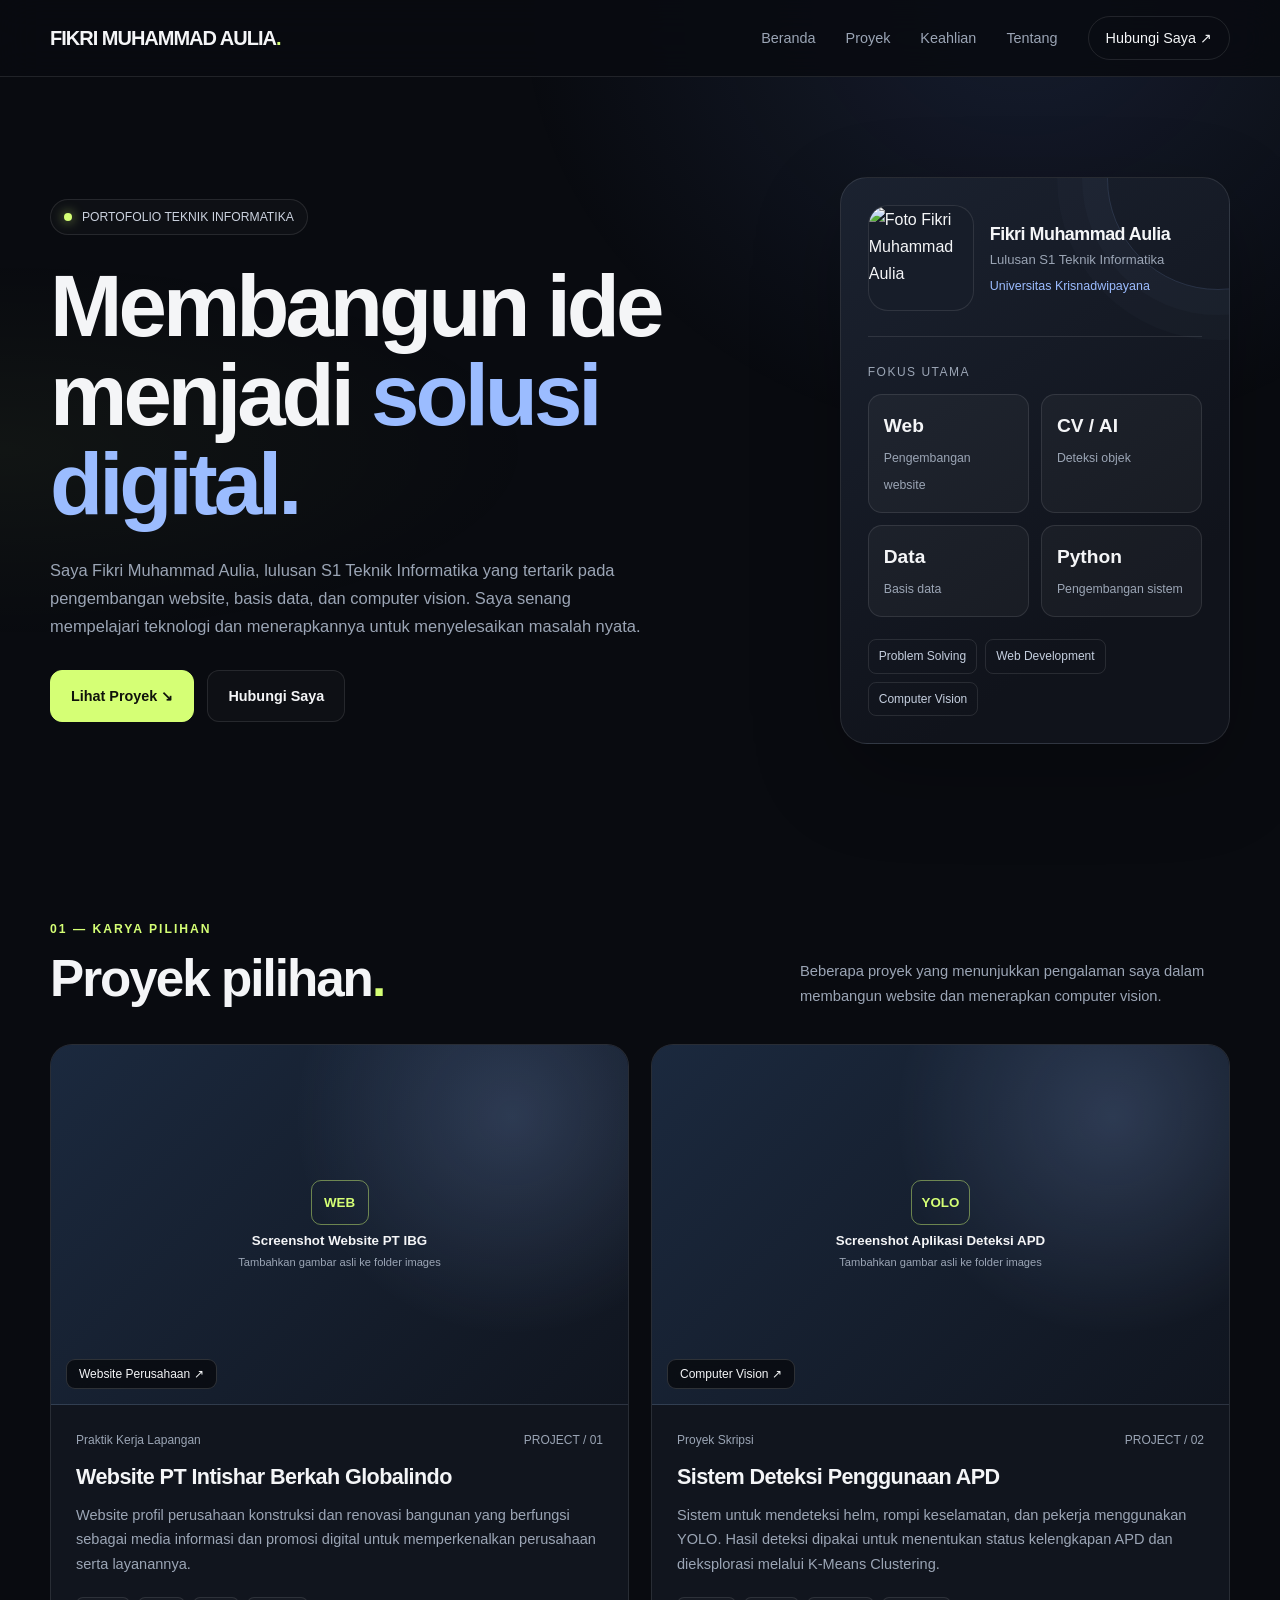
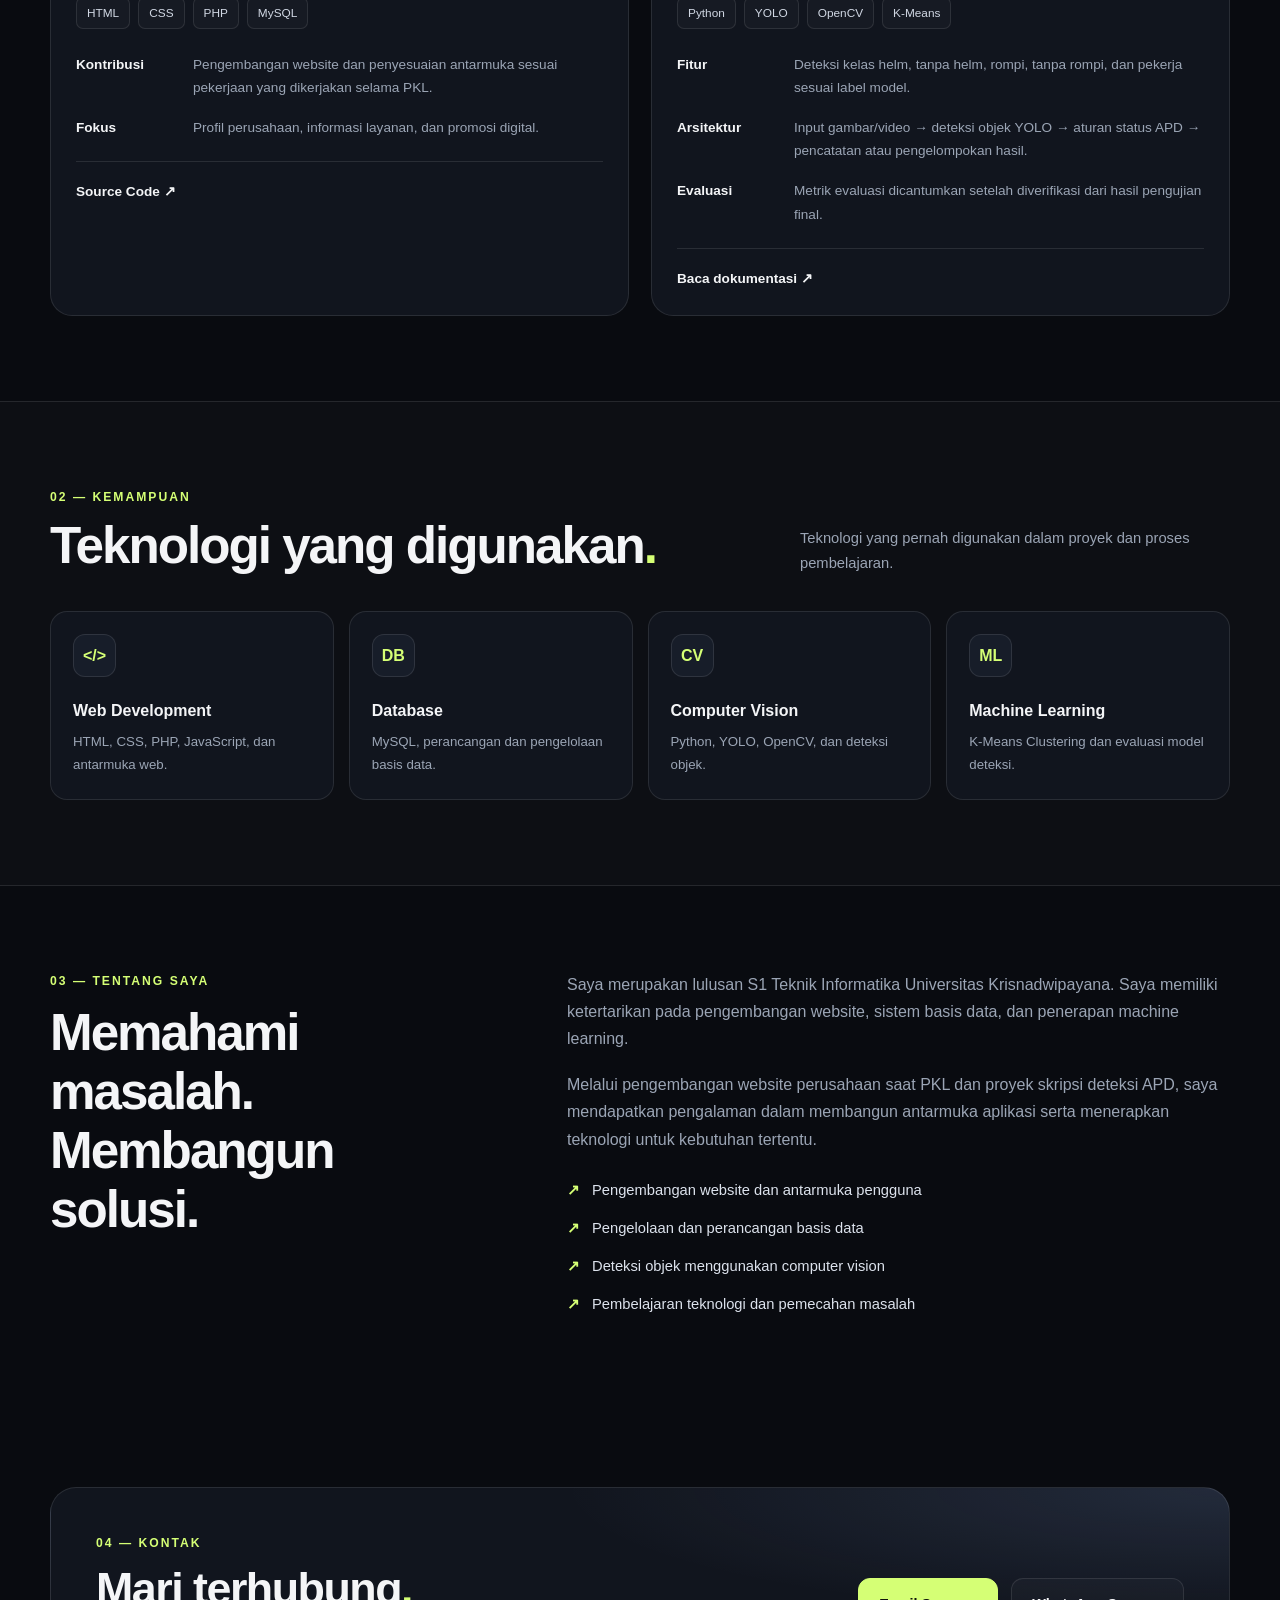
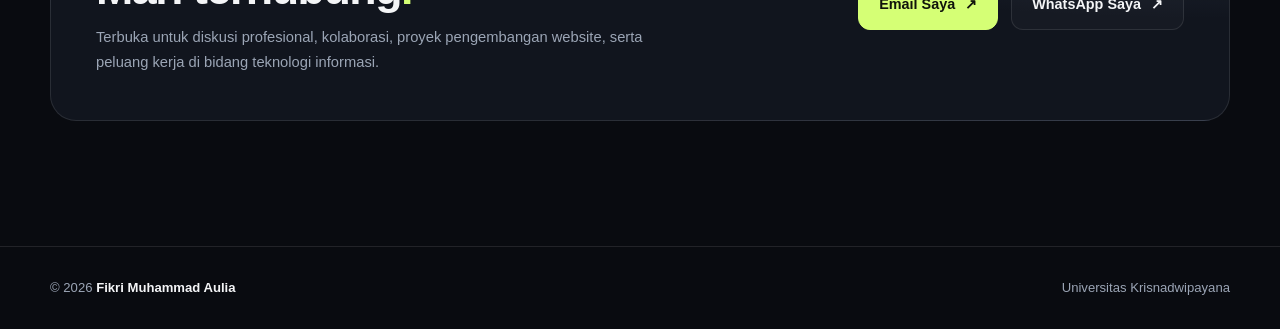
==== commit 4234695d: "Update index.html" ====
--- a/index.html
+++ b/index.html
@@ -10,7 +10,7 @@
   <link rel="preconnect" href="https://fonts.gstatic.com" crossorigin>
   <link href="https://fonts.googleapis.com/css2?family=DM+Sans:wght@400;500;600;700&family=Space+Grotesk:wght@400;500;600;700&display=swap" rel="stylesheet">
   <link rel="stylesheet" href="style.css">
-  <script src="js/script.js" defer></script>
+  <script src="script.js" defer></script>
 </head>
 <body>
 <header class="site-header">
